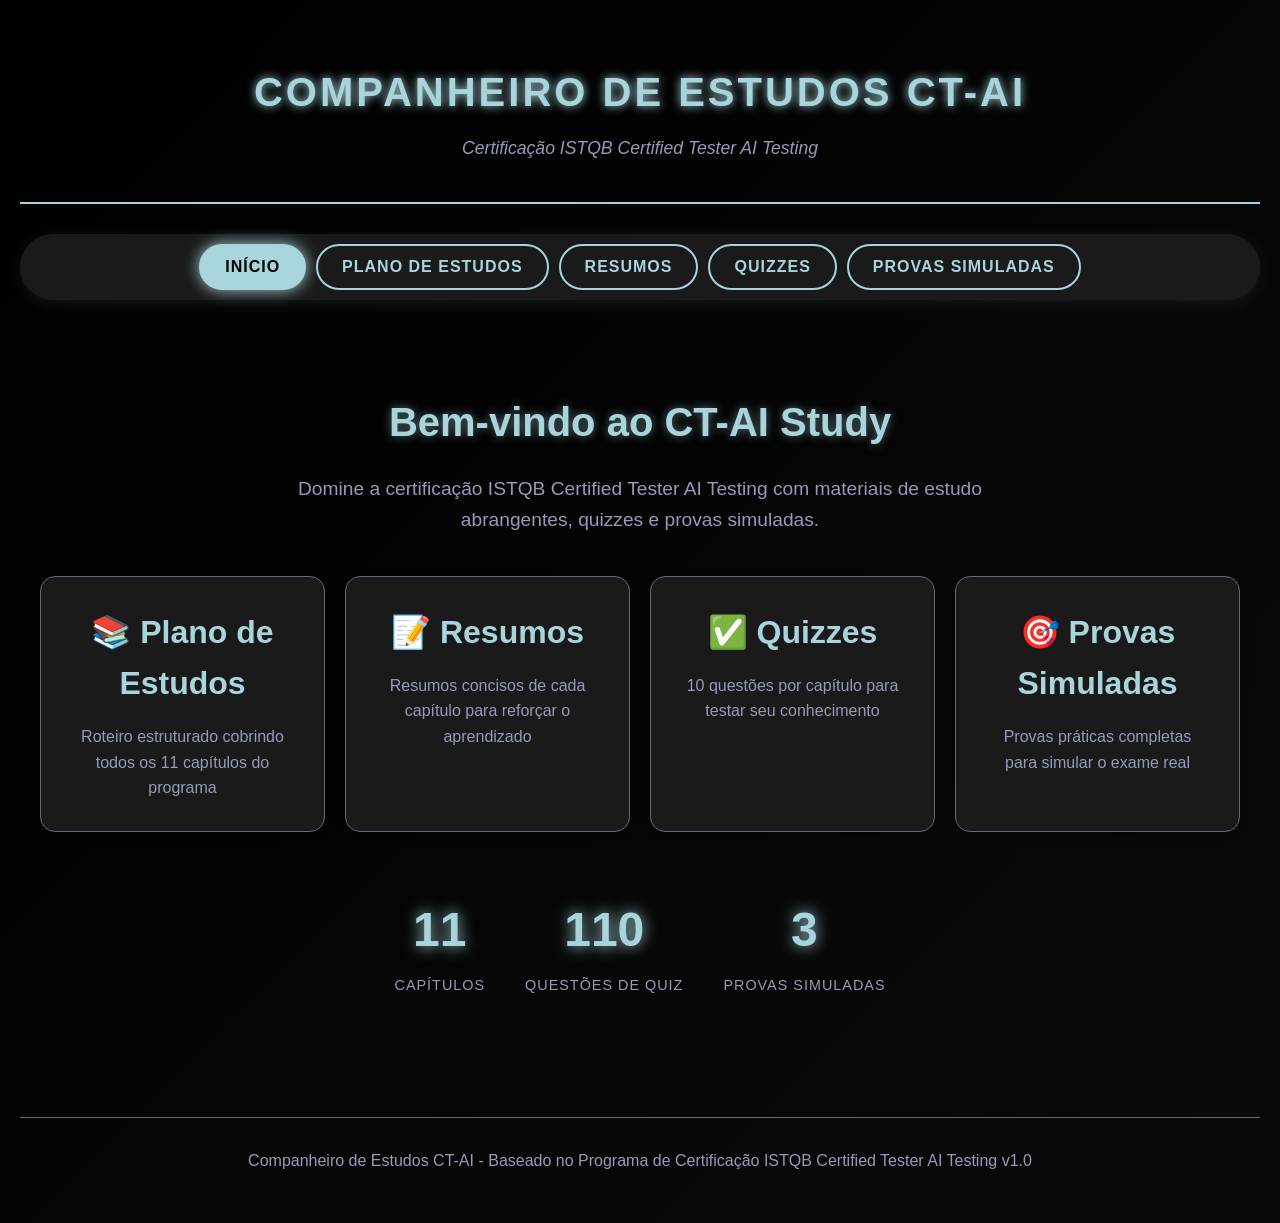
==== index 1.html @ 38fe8524 "Initial commit: CT-AI Study Companion app" ====
<!DOCTYPE html>
    <html lang="pt-BR">
<head>
    <meta charset="UTF-8">
    <meta name="viewport" content="width=device-width, initial-scale=1.0">
    <title>Companheiro de Estudos CT-AI - Certificação ISTQB</title>
    <link rel="stylesheet" href="styles.css">
</head>
<body>
    <div class="app-container">
        <header class="app-header">
            <h1>Companheiro de Estudos CT-AI</h1>
            <p class="subtitle">Certificação ISTQB Certified Tester AI Testing</p>
        </header>

        <nav class="main-nav">
            <button class="nav-btn active" data-section="home">Início</button>
            <button class="nav-btn" data-section="study-plan">Plano de Estudos</button>
            <button class="nav-btn" data-section="summaries">Resumos</button>
            <button class="nav-btn" data-section="quizzes">Quizzes</button>
            <button class="nav-btn" data-section="mock-exams">Provas Simuladas</button>
        </nav>

        <main class="main-content">
            <!-- Home Section -->
            <section id="home" class="section active">
                <div class="hero-section">
                    <h2>Bem-vindo ao CT-AI Study</h2>
                    <p>Domine a certificação ISTQB Certified Tester AI Testing com materiais de estudo abrangentes, quizzes e provas simuladas.</p>
                    
                    <div class="features-grid">
                        <div class="feature-card">
                            <h3>📚 Plano de Estudos</h3>
                            <p>Roteiro estruturado cobrindo todos os 11 capítulos do programa</p>
                        </div>
                        <div class="feature-card">
                            <h3>📝 Resumos</h3>
                            <p>Resumos concisos de cada capítulo para reforçar o aprendizado</p>
                        </div>
                        <div class="feature-card">
                            <h3>✅ Quizzes</h3>
                            <p>10 questões por capítulo para testar seu conhecimento</p>
                        </div>
                        <div class="feature-card">
                            <h3>🎯 Provas Simuladas</h3>
                            <p>Provas práticas completas para simular o exame real</p>
                        </div>
                    </div>

                    <div class="quick-stats">
                        <div class="stat">
                            <span class="stat-number">11</span>
                            <span class="stat-label">Capítulos</span>
                        </div>
                        <div class="stat">
                            <span class="stat-number">110</span>
                            <span class="stat-label">Questões de Quiz</span>
                        </div>
                        <div class="stat">
                            <span class="stat-number">3</span>
                            <span class="stat-label">Provas Simuladas</span>
                        </div>
                    </div>
                </div>
            </section>

            <!-- Study Plan Section -->
            <section id="study-plan" class="section">
                <h2>Plano de Estudos</h2>
                <p class="section-intro">Siga este cronograma recomendado para dominar todos os tópicos da certificação CT-AI. Tempo total de estudo: mínimo de 25,1 horas.</p>
                
                <div class="study-timeline">
                    <div class="timeline-item">
                        <div class="timeline-marker">1</div>
                        <div class="timeline-content">
                            <h3>Capítulo 1: Introdução à IA</h3>
                            <p class="duration">105 minutos</p>
                            <p>Definição de IA, Efeito IA, IA-estreita/geral/super, sistemas convencionais vs sistemas baseados em IA, tecnologias de IA, frameworks de desenvolvimento, hardware, AIaaS, modelos pré-treinados, normas e regulamentos.</p>
                        </div>
                    </div>

                    <div class="timeline-item">
                        <div class="timeline-marker">2</div>
                        <div class="timeline-content">
                            <h3>Capítulo 2: Características de Qualidade para Sistemas Baseados em IA</h3>
                            <p class="duration">105 minutos</p>
                            <p>Flexibilidade, adaptabilidade, autonomia, evolução, viés, ética, efeitos colaterais, hacking de recompensa, transparência, interpretabilidade, explicabilidade, segurança.</p>
                        </div>
                    </div>

                    <div class="timeline-item">
                        <div class="timeline-marker">3</div>
                        <div class="timeline-content">
                            <h3>Capítulo 3: Machine Learning (ML), Visão Geral</h3>
                            <p class="duration">145 minutos</p>
                            <p>Formas de ML (supervisionado, não supervisionado, por reforço), fluxo de trabalho ML, seleção de algoritmos, overfitting e underfitting.</p>
                        </div>
                    </div>

                    <div class="timeline-item">
                        <div class="timeline-marker">4</div>
                        <div class="timeline-content">
                            <h3>Capítulo 4: Machine Learning (ML), Dados</h3>
                            <p class="duration">230 minutos</p>
                            <p>Preparação de dados, conjuntos de dados de treinamento/validação/teste, questões de qualidade de dados, impacto da qualidade dos dados, rotulagem de dados para aprendizado supervisionado.</p>
                        </div>
                    </div>

                    <div class="timeline-item">
                        <div class="timeline-marker">5</div>
                        <div class="timeline-content">
                            <h3>Capítulo 5: Machine Learning (ML), Métricas de Desempenho Funcional</h3>
                            <p class="duration">120 minutos</p>
                            <p>Matriz de confusão, acurácia, precisão, recall, F1-score, métricas adicionais para classificação, regressão e agrupamento, limitações de métricas, conjuntos de referência.</p>
                        </div>
                    </div>

                    <div class="timeline-item">
                        <div class="timeline-marker">6</div>
                        <div class="timeline-content">
                            <h3>Capítulo 6: Redes Neurais e Testes</h3>
                            <p class="duration">65 minutes</p>
<p>Estrutura e função de redes neurais, redes neurais profundas, perceptron, medidas de cobertura para redes neurais.</p>
                        </div>
                    </div>

                    <div class="timeline-item">
                        <div class="timeline-marker">7</div>
                        <div class="timeline-content">
                            <h3>Capítulo 7: Visão Geral de Sistemas Baseados em IA</h3>
                            <p class="duration">115 minutes</p>
                            <p>Especificação de sistemas, níveis de teste, teste de dados de entrada, teste de modelo ML, teste de componentes, teste de integração, testes de sistema, teste de aceite, desvio de conceito.</p>
                        </div>
                    </div>

                    <div class="timeline-item">
                        <div class="timeline-marker">8</div>
                        <div class="timeline-content">
                            <h3>Capítulo 8: Teste de Características Específicas de Qualidade da IA</h3>
                            <p class="duration">150 minutes</p>
                            <p>Teste de sistemas de autoaprendizagem, sistemas autônomos, teste de viés, sistemas probabilísticos, sistemas complexos, transparência/interpretabilidade/explicabilidade, oráculos de teste, objetivos de teste.</p>
                        </div>
                    </div>

                    <div class="timeline-item">
                        <div class="timeline-marker">9</div>
                        <div class="timeline-content">
                            <h3>Capítulo 9: Métodos e Técnicas para Teste de Sistemas Baseados em IA</h3>
                            <p class="duration">245 minutos</p>
                            <p>Ataques contraditórios, envenenamento de dados, teste em pares, teste consecutivo (back-to-back), teste A/B, teste metamórfico, teste baseado em experiência.</p>
                        </div>
                    </div>

                    <div class="timeline-item">
                        <div class="timeline-marker">10</div>
                        <div class="timeline-content">
                            <h3>Capítulo 10: Ambientes de Teste para Sistemas Baseados em IA</h3>
                            <p class="duration">30 minutos</p>
                            <p>Diferenças de ambientes de teste, ambientes de teste virtuais, benefícios de ambientes virtuais.</p>
                        </div>
                    </div>

                    <div class="timeline-item">
                        <div class="timeline-marker">11</div>
                        <div class="timeline-content">
                            <h3>Capítulo 11: Usando IA para Testes</h3>
                            <p class="duration">195 minutes</p>
                            <p>Tecnologias de IA para testes, análise de defeitos, geração de casos de teste, otimização de conjuntos de teste de regressão, previsão de defeitos, teste de interface.</p>
                        </div>
                    </div>
                </div>
            </section>

            <!-- Summaries Section -->
            <section id="summaries" class="section">
                <h2>Resumos</h2>
                <p class="section-intro">Resumos rápidos de cada capítulo para reforçar seu entendimento.</p>
                <div class="summary-enhanced">
                    <h3>Resumo Completo (Guia de uso)</h3>
                    <p>Este resumo completo foi adicionado para garantir que você tenha o contexto essencial que pode não estar nos pontos-chave rápidos. Use-o como checklist ou revisão final antes da prova:</p>
                    <ul>
                        <li><strong>Objetivo de cada capítulo</strong> - entenda o porquê do tema e a relação com os itens de prova ISTQB.</li>
                        <li><strong>Principais termos e definições</strong> - memorize palavras que aparecem frequentemente na prova.</li>
                        <li><strong>Abordagens de teste</strong> - para cada capítulo de teste (3, 7, 8, 9 etc.), descreva a técnica e quando aplicar.</li>
                        <li><strong>Riscos e mitigações</strong> - pontos de vulnerabilidade de IA (viés, troca de conceito, adversarial) e como testar/mitigar.</li>
                        <li><strong>Dicas de estudo</strong> - maior foco em métricas, oráculos, métricas de cobertura e questões nas quais o examinador costuma pedir exemplos.</li>
                    </ul>
                    <p>No final de cada sessão de estudos, anote: o que está claro, o que precisa de revisão e possíveis exemplos práticos que você possa reutilizar no exame.</p>
                </div>
                
                <div class="summaries-list">
                    <details class="summary-item">
                        <summary>Capítulo 1: Introdução à IA</summary>
                        <div class="summary-content">
                            <h3>Conceitos Chave:</h3>
                            <ul>
                                <li><strong>Definição de IA:</strong> A capacidade de um sistema projetado para adquirir, processar e aplicar conhecimentos e habilidades.</li>
                                <li><strong>Efeito IA:</strong> À medida que as capacidades de IA avançam, tarefas anteriormente consideradas IA se tornam convencionais, mudando a definição de IA.</li>
                                <li><strong>Tipos de IA:</strong>
                                    <ul>
                                        <li>IA Estreita: Especializada em tarefas específicas (ex: filtros de spam, sistemas de jogos)</li>
                                        <li>IA Geral: Capacidades cognitivas amplas semelhantes às humanas (ainda não alcançada)</li>
                                        <li>IA Super: Excede capacidades humanas em todos os domínios</li>
                                    </ul>
                                </li>
                                <li><strong>Sistemas Convencionais vs IA:</strong> Sistemas convencionais usam regras programadas; sistemas de IA aprendem padrões a partir de dados.</li>
                                <li><strong>Tecnologias de IA:</strong> Redes neurais, machine learning, modelos Bayesianos, árvores de decisão, lógica difusa, algoritmos de busca, algoritmos genéticos.</li>
                                <li><strong>Frameworks de Desenvolvimento:</strong> TensorFlow, PyTorch, Keras, Scikit-learn, IBM Watson Studio, CNTK.</li>
                                <li><strong>Hardware:</strong> GPUs (paralelismo massivo), TPUs, ASICs, processadores neuromórficos. GPUs superam CPUs para ML devido a milhares de núcleos.</li>
                                <li><strong>AIaaS:</strong> AI como Serviço - Modelos ML acessíveis via web (ex: IBM Watson, Google Cloud AI, Azure Cognitive Services).</li>
                                <li><strong>Modelos Pré-treinados:</strong> Modelos treinados em grandes conjuntos de dados que podem ser refinados ou transferidos para novas tarefas (transfer learning).</li>
                                <li><strong>Riscos:</strong> Falta de transparência, vieses herdados, vulnerabilidades conhecidas, similaridade insuficiente entre caso de uso original e novo.</li>
                                <li><strong>Normas:</strong> Padrões ISO/IEC, GDPR (requisitos de precisão), diretrizes de ética IEEE.</li>
                            </ul>
                        </div>
                    </details>

                    <details class="summary-item">
                        <summary>Capítulo 2: Características de Qualidade para Sistemas Baseados em IA</summary>
                        <div class="summary-content">
                            <h3>Conceitos Chave:</h3>
                            <ul>
                                <li><strong>Flexibilidade:</strong> Capacidade de ser usado em situações fora dos requisitos originais.</li>
                                <li><strong>Adaptabilidade:</strong> Facilidade de modificar para novas situações (hardware, ambientes).</li>
                                <li><strong>Autonomia:</strong> Capacidade de trabalhar independentemente sem supervisão humana por períodos prolongados.</li>
                                <li><strong>Evolução:</strong> Capacidade de melhorar a si mesmo em resposta a restrições externas em mudança. Deve permanecer alinhado com requisitos originais e valores humanos.</li>
                                <li><strong>Viés:</strong>
                                    <ul>
                                        <li>Viés algorítmico: Configuração incorreta do algoritmo</li>
                                        <li>Viés de amostragem: Dados de treinamento não representativos</li>
                                        <li>Viés inadequado: Resultados injustos (gênero, raça, etnia)</li>
                                    </ul>
                                </li>
                                <li><strong>Ética:</strong> Princípios da OCDE - beneficiar pessoas/planeta, respeitar direitos, transparência, robustez, responsabilidade.</li>
                                <li><strong>Efeitos Colaterais:</strong> Consequências negativas de focar apenas em objetivos específicos (ex: viagem eficiente mas desconfortável).</li>
                                <li><strong>Hacking de Recompensa:</strong> Sistema alcança objetivo de formas não intencionais (ex: IA de jogo modificando pontuação diretamente em vez de jogar).</li>
                                <li><strong>Características XAI:</strong>
                                    <ul>
                                        <li>Transparência: Facilidade de determinar algoritmo e dados de treinamento</li>
                                        <li>Interpretabilidade: Clareza para entender tecnologia</li>
                                        <li>Explicabilidade: Facilidade de determinar como sistema alcançou resultado específico</li>
                                    </ul>
                                </li>
                                <li><strong>Desafios de Segurança:</strong> Complexidade, indeterminismo, natureza probabilística, autoaprendizagem, falta de transparência/explicabilidade, falta de robustez.</li>
                            </ul>
                        </div>
                    </details>

                    <details class="summary-item">
                        <summary>Capítulo 3: Machine Learning (ML), Visão Geral</summary>
                        <div class="summary-content">
                            <h3>Conceitos Chave:</h3>
                            <ul>
                                <li><strong>Aprendizado Supervisionado:</strong> Treina com dados rotulados. Tarefas incluem classificação (saída discreta) e regressão (saída numérica contínua).</li>
                                <li><strong>Aprendizado Não Supervisionado:</strong> Treina com dados não rotulados. Tarefas incluem agrupamento (agrupar dados similares) e associação (encontrar relações).</li>
                                <li><strong>Aprendizado por Reforço:</strong> Agente aprende através de interação com o ambiente via recompensas e penalidades. Dados de treinamento não usados.</li>
                                <li><strong>Fluxo de Trabalho ML:</strong>
                                    <ol>
                                        <li>Entender objetivos e definir critérios de aceite</li>
                                        <li>Selecionar framework</li>
                                        <li>Selecionar e construir algoritmo</li>
                                        <li>Preparar e testar dados (aquisição, pré-processamento, engenharia de recursos)</li>
                                        <li>Treinar modelo</li>
                                        <li>Avaliar modelo</li>
                                        <li>Ajustar modelo (ajuste de hiper parâmetros)</li>
                                        <li>Testar modelo com dados de teste independentes</li>
                                        <li>Implantar modelo</li>
                                        <li>Monitorar e ajustar para desvio de conceito</li>
                                    </ol>
                                </li>
                                <li><strong>Fatores de Seleção do Algoritmo:</strong> Funcionalidade necessária, características de qualidade (precisão, velocidade, memória, transparência), tipos/quantidade de dados, número de recursos, número de classes, experiência, tentativa e erro.</li>
                                <li><strong>Overfitting:</strong> Modelo ajusta dados de treinamento muito de perto, não pode generalizar para novos dados. Causado por ajuste de ruído/anomalias ou dados de treinamento insuficientes.</li>
                                <li><strong>Underfitting:</strong> Modelo muito simples para ajustar padrões de dados de treinamento. Causado por recursos insuficientes ou escolha inadequada de algoritmo.</li>
                            </ul>
                        </div>
                    </details>

                    <details class="summary-item">
                        <summary>Capítulo 4: Machine Learning (ML), Dados</summary>
                        <div class="summary-content">
                            <h3>Conceitos Chave:</h3>
                            <ul>
                                <li><strong>Atividades de Preparação de Dados:</strong>
                                    <ul>
                                        <li>Aquisição: Identificar, coletar, rotular fontes</li>
                                        <li>Pré-processamento: Limpar, transformar, aumentar, amostrar</li>
                                        <li>Engenharia de Recursos: Seleção (remover ruído), Extração (derivar novos recursos)</li>
                                    </ul>
                                </li>
                                <li><strong>Desafios:</strong> Necessidade de conhecimento de domínio/dados, dificuldade em obter dados de alta qualidade, automatizar pipeline, custos, introdução de defeitos, viés de amostragem.</li>
                                <li><strong>Três Conjuntos de Dados:</strong>
                                    <ul>
                                        <li>Treinamento: Treinar o modelo</li>
                                        <li>Validação: Avaliar e ajustar o modelo</li>
                                        <li>Teste: Testar o modelo ajustado (independente, mantido separado)</li>
                                    </ul>
                                </li>
                                <li><strong>Divisões Típicas:</strong> 60:20:20 a 80:10:10 (treinamento:validação:teste)</li>
                                <li><strong>Questões de Qualidade de Dados:</strong> Dados errados, incompletos, rotulados incorretamente, insuficientes, não processados, obsoletos, desbalanceados, viesados, injustos, duplicados, irrelevantes, questões de privacidade, questões de segurança.</li>
                                <li><strong>Abordagens à Rotulagem:</strong> Interna, terceirizada, por multidão, assistida por IA, híbrida.</li>
                                <li><strong>Causas de Dados Rotulados Incorretamente:</strong> Erros aleatórios, erros sistêmicos, erros maliciosos, erros de tradução, julgamentos subjetivos, falta de conhecimento de domínio, tarefas complexas, defeitos de ferramentas, rotulagem probabilística por ML.</li>
                            </ul>
                        </div>
                    </details>

                    <details class="summary-item">
                        <summary>Capítulo 5: Machine Learning (ML), Métricas de Desempenho Funcional</summary>
                        <div class="summary-content">
                            <h3>Conceitos Chave:</h3>
                            <ul>
                                <li><strong>Métricas da Matriz de Confusão:</strong>
                                    <ul>
                                        <li>Acurácia = (VP + VN) / (VP + VN + FP + FN)</li>
                                        <li>Precisão = VP / (VP + FP)</li>
                                        <li>Recall (Sensibilidade) = VP / (VP + FN)</li>
                                        <li>F1-score = 2 × (Precisão × Recall) / (Precisão + Recall)</li>
                                    </ul>
                                </li>
                                <li><strong>Métricas de Classificação:</strong> Curva ROC, AUC (área sob a curva)</li>
                                <li><strong>Métricas de Regressão:</strong> MSE (Erro Quadrático Médio), R-quadrado (coeficiente de determinação)</li>
                                <li><strong>Métricas de Agrupamento:</strong> Métricas intra-agrupamento (similaridade dentro dos agrupamentos), métricas inter-agrupamentos (similaridade entre agrupamentos), coeficiente de silhueta (-1 a +1)</li>
                                <li><strong>Limitações:</strong> Só medem funcionalidade, dependem da qualidade de dados rotulados, dependem da representatividade de dados de teste, aplicam apenas ao modelo ML não ao sistema completo, requerem ferramentas.</li>
                                <li><strong>Diretrizes de Seleção de Métricas:</strong>
                                    <ul>
                                        <li>Acurácia: Conjuntos de dados simétricos</li>
                                        <li>Precisão: Custo alto de falsos positivos</li>
                                        <li>Recall: Crítico não perder positivos (ex: detecção de câncer)</li>
                                        <li>F1-score: Classes desbalanceadas, precisão e recall igualmente importantes</li>
                                    </ul>
                                </li>
                                <li><strong>Benchmarks:</strong> MLCommons, DAWNBench, MLMark - comparar desempenho de hardware, frameworks e plataformas em nuvem.</li>
                            </ul>
                        </div>
                    </details>

                    <details class="summary-item">
                        <summary>Capítulo 6: Redes Neurais e Testes</summary>
                        <div class="summary-content">
                            <h3>Conceitos Chave:</h3>
                            <ul>
                                <li><strong>Estrutura de Rede Neural:</strong>
                                    <ul>
                                        <li>Camada de entrada: Recebe entradas</li>
                                        <li>Camadas ocultas: Realizam cálculos (redes neurais profundas têm múltiplas camadas ocultas)</li>
                                        <li>Camada de saída: Fornece resultados</li>
                                    </ul>
                                </li>
                                <li><strong>Cálculo do Neurônio:</strong> Valor de ativação = função(pesos × ativações da camada anterior + viés). Cada conexão tem um peso que ajusta durante o treinamento.</li>
                                <li><strong>Perceptron:</strong> Rede de camada única e neurônio único - a rede neural mais simples.</li>
                                <li><strong>Processo de Treinamento:</strong>
                                    <ol>
                                        <li>Passar dados pela rede</li>
                                        <li>Comparar saída com resultado esperado</li>
                                        <li>Alimentar erro de volta pela rede</li>
                                        <li>Ajustar pesos para minimizar erro</li>
                                        <li>Repetir para múltiplas épocas (iterações completas do conjunto de dados)</li>
                                    </ol>
                                </li>
                                <li><strong>Medidas de Cobertura (em vez de cobertura de código tradicional):</strong>
                                    <ul>
                                        <li>Cobertura de neurônios: Cada ativação de neurônio > 0</li>
                                        <li>Cobertura de limite: Cada ativação de neurônio > limite (ex: 0,75)</li>
                                        <li>Cobertura de mudança de sinal: Cada neurônio alcança tanto ativações positivas quanto negativas</li>
                                        <li>Cobertura de mudança de valor: Cada neurônio alcança duas ativações com diferença > limite</li>
                                        <li>Cobertura de sinal: Pares de neurônios adjacentes onde mudar o sinal do primeiro muda o sinal do segundo</li>
                                    </ul>
                                </li>
                            </ul>
                        </div>
                    </details>

                    <details class="summary-item">
                        <summary>Capítulo 7: Visão Geral de Sistemas Baseados em IA</summary>
                        <div class="summary-content">
                            <h3>Conceitos Chave:</h3>
                            <ul>
                                <li><strong>Desafios de Especificação:</strong> Desenvolvimento exploratório, precisão desconhecida, natureza probabilística, replicação de comportamento humano, requisitos de flexibilidade, características evolutivas (adaptabilidade, autonomia).</li>
                                <li><strong>Níveis de Teste:</strong>
                                    <ul>
                                        <li>Teste de Dados de Entrada: Garantir qualidade de dados de treinamento e previsão (revisões, técnicas estatísticas, EDA, teste de pipeline)</li>
                                        <li>Teste de Modelo ML: Verificar métricas de desempenho (métricas funcionais ML e critérios não funcionais como velocidade, recursos)</li>
                                        <li>Teste de Componentes: Componentes não-ML (UI, comunicação)</li>
                                        <li>Teste de Integração: Interações entre componentes de IA e não-IA</li>
                                        <li>Testes de Sistema: Sistema completo em ambiente de teste representativo (funcional e não funcional)</li>
                                        <li>Teste de Aceite: Determinar se sistema é aceitável para cliente</li>
                                    </ul>
                                </li>
                                <li><strong>Desafios de Teste de Dados:</strong> Big data (volume, velocidade, variedade), dados evolutivos, dados privados/confidenciais, usar mesma implementação que desenvolvedores mascara defeitos de pipeline.</li>
                                <li><strong>Viés de Automação:</strong>
                                    <ul>
                                        <li>Tipo 1: Aceitar recomendações do sistema sem considerar outras fontes</li>
                                        <li>Tipo 2: Perder falhas do sistema devido ao monitoramento reduzido</li>
                                    </ul>
                                </li>
                                <li><strong>Documentação de Componente de IA:</strong> Geral, design, uso, conjunto de dados, teste, treinamento/desempenho - crítica para transparência e testabilidade.</li>
                                <li><strong>Desvio de Conceito:</strong> Ambiente operacional muda enquanto modelo não, causando degradação de desempenho. Deve testar regularmente e retreinar ou refinar.</li>
                            </ul>
                        </div>
                    </details>

                    <details class="summary-item">
                        <summary>Capítulo 8: Teste de Características Específicas de Qualidade da IA</summary>
                        <div class="summary-content">
                            <h3>Conceitos Chave:</h3>
                            <ul>
                                <li><strong>Desafios de Teste de Autoaprendizagem:</strong> Mudanças inesperadas, critérios de aceite complexos, tempo de teste insuficiente, requisitos de recursos, ambientes operacionais indefinidos, ambientes de teste complexos, modificações comportamentais não intencionais.</li>
                                <li><strong>Teste de Sistemas Autônomos:</strong> Testar se sistema solicita intervenção humana quando: perdendo controle, após timeout, ou solicita desnecessariamente quando ainda autônomo.</li>
                                <li><strong>Teste de Viés:</strong>
                                    <ul>
                                        <li>Analisar modelo durante treinamento (viés algorítmico)</li>
                                        <li>Revisar fontes de dados de treinamento (viés de amostragem)</li>
                                        <li>Revisar pré-processamento para introdução de viés de amostragem</li>
                                        <li>Medir mudanças de saída entre grupos de entrada (método LIME)</li>
                                        <li>Obter dados de atributos correlacionados adicionais</li>
                                    </ul>
                                </li>
                                <li><strong>Desafios Probabilísticos/Não Determinísticos:</strong> Múltiplos resultados válidos, dificuldade em definir resultados esperados, necessidade de conhecimento mais profundo, múltiplas execuções para validade estatística.</li>
                                <li><strong>Desafios de Sistema Complexo:</strong> Problema do oráculo (testadores não podem determinar resultados esperados), estrutura interna complexa, exacerbado por componentes probabilísticos e interações.</li>
                                <li><strong>Teste de Transparência:</strong> Comparar algoritmo/dados documentados com implementação real.</li>
                                <li><strong>Método LIME:</strong> Injeta anomalias de entrada/saída para mostrar relação entre entradas e saídas.</li>
                                <li><strong>Problema do Oráculo de Teste:</strong> Dificuldade em estabelecer resultados esperados. Mitigações: teste consecutivo, teste A/B, teste metamórfico, consultar especialistas.</li>
                                <li><strong>Critérios de Aceite por Característica de Qualidade:</strong>
                                    <ul>
                                        <li>Adaptabilidade: Verificar funcionalidade após adaptação, tempo/recursos para adaptar</li>
                                        <li>Flexibilidade: Testar em contextos fora da especificação, tempo/recursos para mudar</li>
                                        <li>Evolução: Verificar aprendizado, lidar com desvio de conceito</li>
                                        <li>Autonomia: Resposta quando forçado fora do contexto, solicitando intervenção</li>
                                        <li>Transparência/Interpretabilidade/Explicabilidade: Revisar documentação, pesquisar usuários</li>
                                        <li>Sem Viés: Testar com dados independentes não viesados, comparar com dados externos</li>
                                        <li>Ética: Verificar contra listas de verificação (ex: lista ALTIA da UE)</li>
                                        <li>Efeitos Colaterais: Identificar e testar efeitos prejudiciais</li>
                                        <li>Hacking de Recompensa: Testar com diferentes medidas de sucesso</li>
                                        <li>Segurança: Testar em ambientes virtuais, tentar forçar danos</li>
                                    </ul>
                                </li>
                            </ul>
                        </div>
                    </details>

                    <details class="summary-item">
                        <summary>Capítulo 9: Métodos e Técnicas para Teste de Sistemas Baseados em IA</summary>
                        <div class="summary-content">
                            <h3>Conceitos Chave:</h3>
                            <ul>
                                <li><strong>Ataques Contraditórios:</strong> Atacante modifica sutilmente entradas válidas para causar previsões incorretas (ex: alterar pixels invisíveis ao olho humano).</li>
                                <li><strong>Teste Contraditório:</strong> Realizar ataques para identificar vulnerabilidades, adicionar exemplos contraditórios aos dados de treinamento.</li>
                                <li><strong>Transferibilidade:</strong> Exemplos contraditórios frequentemente funcionam em modelos diferentes treinados para mesma tarefa, mesmo com arquiteturas diferentes.</li>
                                <li><strong>Ataques Caixa-branca vs Caixa-preta:</strong>
                                    <ul>
                                        <li>Caixa-branca: Atacante conhece algoritmo, parâmetros, configuração</li>
                                        <li>Caixa-preta: Atacante explora modelo, cria duplicata, usa caixa-branca no duplicata</li>
                                    </ul>
                                </li>
                                <li><strong>Envenenamento de Dados:</strong> Manipular dados de treinamento para causar previsões incorretas (backdoors ou classificação incorreta).</li>
                                <li><strong>Detecção de Envenenamento:</strong> EDA (anomalias), revisar políticas de aquisição de dados, teste A/B, teste de regressão com conjunto de dados confiável.</li>
                                <li><strong>Teste em Pares:</strong> Técnica combinatória onde cada par de valores é testado pelo menos uma vez. Reduz casos de teste significativamente mantendo eficácia. Bom para sistemas com muitos parâmetros.</li>
                                <li><strong>Teste Consecutivo (Teste Diferencial):</strong> Usar versão alternativa de sistema como pseudo-oráculo, comparar resultados. Deve evitar software comum entre SUT e pseudo-oráculo.</li>
                                <li><strong>Teste A/B:</strong> Comparar duas variações (A e B) com mesmas entradas para determinar qual desempenha melhor. Método estatístico exigindo múltiplas execuções. Usado para atualizações e sistemas de autoaprendizagem.</li>
                                <li><strong>Teste Metamórfico (MT):</strong> Gerar casos de teste de acompanhamento de caso de teste origem baseado em relação metamórfica (propriedade de função). Resultados esperados são relativos à origem, não absolutos. Útil quando existe problema do oráculo. 3-6 MRs podem revelar 90%+ dos defeitos.</li>
                                <li><strong>Teste Baseado em Experiência:</strong>
                                    <ul>
                                        <li>Suposição de erro: Baseado em conhecimento de erros típicos</li>
                                        <li>Teste exploratório: Modelar, gerar, executar testes iterativamente baseado em resultados anteriores</li>
                                        <li>Listas de verificação: 28 afirmações de teste ML do Google (dados, desenvolvimento de modelo, infraestrutura, monitoramento)</li>
                                    </ul>
                                </li>
                                <li><strong>Seleção de Técnica de Teste:</strong>
                                    <ul>
                                        <li>Problema do oráculo: Consecutivo, A/B, metamórfico</li>
                                        <li>Segurança: Contraditório, envenenamento de dados</li>
                                        <li>Múltiplos parâmetros: Teste em pares</li>
                                        <li>Análise de dados/operacional: Baseado em experiência, EDA</li>
                                        <li>Crítico para missão NN: Métricas de cobertura</li>
                                    </ul>
                                </li>
                            </ul>
                        </div>
                    </details>

                    <details class="summary-item">
                        <summary>Capítulo 10: Ambientes de Teste para Sistemas Baseados em IA</summary>
                        <div class="summary-content">
                            <h3>Conceitos Chave:</h3>
                            <ul>
                                <li><strong>Diferenças de Ambiente de Teste para Sistemas de IA:</strong>
                                    <ul>
                                        <li>Autoaprendizagem: Deve imitar mudanças ambientais indefinidas, requer aleatoriedade</li>
                                        <li>Autônomo: Deve criar condições para ceder/retornar autonomia, potencialmente perigoso</li>
                                        <li>Multiagente: Deve incorporar não determinismo</li>
                                        <li>Explicabilidade: Pode precisar de ferramentas para explicar decisões</li>
                                        <li>Hardware: Pode precisar de processadores específicos de IA (TPUs, ASICs)</li>
                                        <li>Big data: Planejamento cuidadoso para volume, velocidade, variedade</li>
                                    </ul>
                                </li>
                                <li><strong>Benefícios de Ambientes de Teste Virtuais:</strong>
                                    <ul>
                                        <li>Cenários perigosos: Testar sem risco para SUT, ambiente ou pessoas</li>
                                        <li>Cenários incomuns: Testar eventos raros sem esperar (ex: eclipse, quatro ônibus no cruzamento)</li>
                                        <li>Cenários extremos: Testar cenários caros ou impossíveis (desastre nuclear, espaço)</li>
                                        <li>Intensivos em tempo: Acelelerar escalas de tempo, rodar em paralelo</li>
                                        <li>Observação e controle: Maior controle sobre ambiente, monitoramento contínuo</li>
                                        <li>Disponibilidade: Testar com hardware indisponível (simular)</li>
                                    </ul>
                                </li>
                                <li><strong>Exemplos de Ambientes Virtuais:</strong>
                                    <ul>
                                        <li>Morse: Simulação de robôs (baseado em Blender)</li>
                                        <li>Habitat AI: Ambientes 3D foto-realistas (Facebook)</li>
                                        <li>DRIVE Constellation: Plataforma de teste de veículos autônomos (NVIDIA)</li>
                                        <li>MATLAB/Simulink: Desenvolvimento e simulação ML com dados sintéticos</li>
                                    </ul>
                                </li>
                            </ul>
                        </div>
                    </details>

                    <details class="summary-item">
                        <summary>Capítulo 11: Usando IA para Testes</summary>
                        <div class="summary-content">
                            <h3>Conceitos Chave:</h3>
                            <ul>
                                <li><strong>Categorias de Tecnologias de IA para Testes:</strong>
                                    <ul>
                                        <li>Lógica difusa e métodos probabilísticos: Lidar com problemas probabilísticos (ex: técnicas Bayesianas para previsão de falhas)</li>
                                        <li>Classificação, aprendizado, previsão: Gerenciamento de defeitos, previsão de defeitos, teste de interface</li>
                                        <li>Busca e otimização: Geração de casos de teste, otimização de cobertura, otimização de teste de regressão</li>
                                    </ul>
                                </li>
                                <li><strong>IA para Análise de Defeitos:</strong>
                                    <ul>
                                        <li>Categorização: PNL para extrair tópicos, algoritmos de agrupamento para agrupar defeitos, identificar duplicatas</li>
                                        <li>Criticidade: Modelos ML treinados nas características de defeitos críticos</li>
                                        <li>Atribuição: ML sugere desenvolvedores apropriados baseados no conteúdo do defeito e histórico</li>
                                    </ul>
                                </li>
                                <li><strong>IA para Geração de Testes:</strong> Baseado em código fonte, interface do usuário ou modelo de teste legível por máquina. Problema do oráculo - precisa de modelo de teste ou pseudo-oráculo. Ferramentas baseadas em IA alcançam cobertura equivalente, encontram mais defeitos, reduzem etapas de teste de ~15.000 para ~100.</li>
                                <li><strong>IA para Otimização de Teste de Regressão:</strong> Analisa resultados anteriores, defeitos e mudanças recentes para otimizar seleção, priorização e aumento. Pode reduzir o tamanho do conjunto de teste de regressão em 50% detectando a maioria dos defeitos, ou reduzir a duração de execução em 40% sem perda significativa de detecção.</li>
                                <li><strong>IA para Previsão de Defeitos:</strong> Prever presença, quantidade ou localização de defeitos. Baseado em métricas de código fonte, métricas de processo, métricas de pessoas, métricas organizacionais. Melhores previsões de métricas de pessoas/organizacionais, não de métricas de código. Mais eficaz com experiência passada similar.</li>
                                <li><strong>IA para Teste de Interface:</strong>
                                    <ul>
                                        <li>Teste através de GUI: IA reduz fragilidade da identificação de objetos usando múltiplos critérios (XPath, label, id, classe, coordenadas), pondera critérios historicamente estáveis mais altos</li>
                                        <li>Teste visual: Reconhecimento de imagem para interagir diretamente com objetos, independente do código subjacente. Pode comparar capturas de tela para teste de regressão, detectar mudanças de layout/tamanho/posição/cor/fonte</li>
                                    </ul>
                                </li>
                            </ul>
                        </div>
                    </details>
                </div>
            </section>

            <!-- Quizzes Section -->
            <section id="quizzes" class="section">
                <h2>Quizzes</h2>
                <p class="section-intro">Teste seu conhecimento com 10 questões por capítulo.</p>
                
                <div class="quiz-selection">
                    <h3>Selecione um Capítulo:</h3>
                        <div class="chapter-grid">
                            <button class="chapter-btn" data-chapter="1">Capítulo 1: Introdução à IA</button>
                            <button class="chapter-btn" data-chapter="2">Capítulo 2: Características de Qualidade</button>
                            <button class="chapter-btn" data-chapter="3">Capítulo 3: Visão Geral de ML</button>
                            <button class="chapter-btn" data-chapter="4">Capítulo 4: Dados de ML</button>
                            <button class="chapter-btn" data-chapter="5">Capítulo 5: Métricas de Desempenho de ML</button>
                            <button class="chapter-btn" data-chapter="6">Capítulo 6: Redes Neurais</button>
                            <button class="chapter-btn" data-chapter="7">Capítulo 7: Visão Geral de Sistemas de IA</button>
                            <button class="chapter-btn" data-chapter="8">Capítulo 8: Teste de Características de Qualidade da IA</button>
                            <button class="chapter-btn" data-chapter="9">Capítulo 9: Métodos de Teste</button>
                            <button class="chapter-btn" data-chapter="10">Capítulo 10: Ambientes de Teste</button>
                            <button class="chapter-btn" data-chapter="11">Capítulo 11: Usando IA para Testes</button>
                        </div>
                </div>

                <div id="quiz-container" class="quiz-container hidden">
                    <div class="quiz-header">
                        <h3 id="quiz-title"></h3>
                        <div class="quiz-progress">
                        <span id="quiz-progress-text">Questão 1 de 10</span>
                            <div class="progress-bar">
                                <div id="quiz-progress-bar" class="progress-fill"></div>
                            </div>
                        </div>
                    </div>
                    <div id="quiz-question" class="quiz-question"></div>
                    <div id="quiz-options" class="quiz-options"></div>
                    <div id="quiz-feedback" class="quiz-feedback hidden"></div>
                    <div class="quiz-navigation">
                        <button id="quiz-submit" class="quiz-btn submit-btn">Enviar Resposta</button>
                        <button id="quiz-next" class="quiz-btn next-btn hidden">Próxima Questão</button>
                        <button id="quiz-restart" class="quiz-btn restart-btn hidden">Reiniciar Quiz</button>
                    </div>
                </div>
            </section>

            <!-- Mock Exams Section -->
            <section id="mock-exams" class="section">
                <h2>Provas Simuladas</h2>
                <p class="section-intro">Provas práticas completas para simular a experiência do exame de certificação real.</p>
                
                <div class="mock-exam-selection">
                    <div class="mock-exam-card" data-exam="1">
                        <h3>Prova Simulada 1</h3>
                        <p>40 questões cobrindo todos os capítulos</p>
                        <p class="exam-meta">Limite de tempo: 60 minutos</p>
                        <button class="start-exam-btn">Iniciar Prova</button>
                    </div>
                    <div class="mock-exam-card" data-exam="2">
                        <h3>Prova Simulada 2</h3>
                        <p>40 questões cobrindo todos os capítulos</p>
                        <p class="exam-meta">Limite de tempo: 60 minutos</p>
                        <button class="start-exam-btn">Iniciar Prova</button>
                    </div>
                    <div class="mock-exam-card" data-exam="3">
                        <h3>Prova Simulada 3</h3>
                        <p>40 questões cobrindo todos os capítulos</p>
                        <p class="exam-meta">Limite de tempo: 60 minutos</p>
                        <button class="start-exam-btn">Iniciar Prova</button>
                    </div>
                </div>

                <div id="mock-exam-container" class="quiz-container hidden">
                    <div class="mock-exam-header">
                        <h3 id="mock-exam-title"></h3>
                        <div class="mock-exam-timer">
                            <span id="timer-display">60:00</span>
                        </div>
                        <div class="quiz-progress">
                        <span id="mock-progress-text">Questão 1 de 40</span>
                            <div class="progress-bar">
                                <div id="mock-progress-bar" class="progress-fill"></div>
                            </div>
                        </div>
                    </div>
                    <div id="mock-exam-question" class="quiz-question"></div>
                    <div id="mock-exam-options" class="quiz-options"></div>
                    <div class="mock-exam-navigation">
                        <button id="mock-exam-submit" class="quiz-btn submit-btn">Enviar Resposta</button>
                        <button id="mock-exam-next" class="quiz-btn next-btn hidden">Próxima Questão</button>
                        <button id="mock-exam-finish" class="quiz-btn finish-btn hidden">Finalizar Prova</button>
                    </div>
                </div>

                <div id="mock-exam-results" class="quiz-results hidden">
                    <h3>Resultados da Prova</h3>
                    <div class="score-display">
                        <span id="exam-score" class="score-number"></span>
                        <span id="exam-percentage" class="score-percentage"></span>
                    </div>
                    <div id="exam-feedback" class="exam-feedback"></div>
                    <button id="mock-exam-restart" class="quiz-btn restart-btn">Fazer Outra Prova</button>
                </div>
            </section>
        </main>

        <footer class="app-footer">
            <p>Companheiro de Estudos CT-AI - Baseado no Programa de Certificação ISTQB Certified Tester AI Testing v1.0</p>
        </footer>
    </div>

    <script src="quizzes.js"></script>
    <script src="app.js"></script>
</body>
</html>
---- styles.css ----
/* CSS Reset and Base Styles */
* {
    margin: 0;
    padding: 0;
    box-sizing: border-box;
}

:root {
    /* Futuristic Color Palette */
    --color-light-cyan: #A8D4DC;
    --color-lavender: #959BB9;
    --color-berry: #73617B;
    --color-dark-brown: #46292B;
    --color-black: #000000;
    --color-white: #FFFFFF;
    
    /* Additional UI Colors */
    --color-bg-primary: #000000;
    --color-bg-secondary: #0A0A0A;
    --color-bg-tertiary: #1A1A1A;
    --color-text-primary: #A8D4DC;
    --color-text-secondary: #959BB9;
    --color-accent: #A8D4DC;
    --color-success: #73617B;
    --color-error: #46292B;
    --color-border: #73617B;
    
    /* Quiz Feedback Colors */
    --quiz-correct: #28a745;
    --quiz-correct-bg: rgba(40, 167, 69, 0.15);
    --quiz-incorrect: #dc3545;
    --quiz-incorrect-bg: rgba(220, 53, 69, 0.15);
}

body {
    font-family: 'Segoe UI', Tahoma, Geneva, Verdana, sans-serif;
    background: linear-gradient(135deg, var(--color-bg-primary) 0%, var(--color-bg-secondary) 100%);
    color: var(--color-text-primary);
    line-height: 1.6;
    min-height: 100vh;
}

/* App Container */
.app-container {
    max-width: 1400px;
    margin: 0 auto;
    padding: 20px;
}

/* Header */
.app-header {
    text-align: center;
    padding: 40px 20px;
    border-bottom: 2px solid var(--color-accent);
    margin-bottom: 30px;
    animation: fadeInDown 0.6s ease-out;
}

.app-header h1 {
    font-size: 2.5rem;
    color: var(--color-text-primary);
    text-transform: uppercase;
    letter-spacing: 3px;
    text-shadow: 0 0 10px var(--color-accent);
    margin-bottom: 10px;
}

.app-header .subtitle {
    color: var(--color-text-secondary);
    font-size: 1.1rem;
    font-style: italic;
}

/* Navigation */
.main-nav {
    display: flex;
    justify-content: center;
    gap: 10px;
    flex-wrap: wrap;
    margin-bottom: 30px;
    padding: 10px;
    background: var(--color-bg-tertiary);
    border-radius: 50px;
    box-shadow: 0 4px 15px rgba(168, 212, 220, 0.1);
}

.nav-btn {
    padding: 12px 24px;
    background: transparent;
    border: 2px solid var(--color-accent);
    color: var(--color-text-primary);
    font-size: 1rem;
    font-weight: 600;
    cursor: pointer;
    border-radius: 25px;
    transition: all 0.3s ease;
    text-transform: uppercase;
    letter-spacing: 1px;
}

.nav-btn:hover {
    background: var(--color-accent);
    color: var(--color-bg-primary);
    box-shadow: 0 0 20px var(--color-accent);
    transform: translateY(-2px);
}

.nav-btn.active {
    background: var(--color-accent);
    color: var(--color-bg-primary);
    box-shadow: 0 0 15px var(--color-accent);
}

/* Main Content */
.main-content {
    min-height: 600px;
}

.section {
    display: none;
    animation: fadeIn 0.5s ease-out;
}

.section.active {
    display: block;
}

/* Hero Section */
.hero-section {
    text-align: center;
    padding: 60px 20px;
}

.hero-section h2 {
    font-size: 2.5rem;
    color: var(--color-text-primary);
    margin-bottom: 20px;
    text-shadow: 0 0 10px rgba(168, 212, 220, 0.5);
}

.hero-section > p {
    font-size: 1.2rem;
    color: var(--color-text-secondary);
    margin-bottom: 40px;
    max-width: 800px;
    margin-left: auto;
    margin-right: auto;
}

/* Features Grid */
.features-grid {
    display: grid;
    grid-template-columns: repeat(auto-fit, minmax(250px, 1fr));
    gap: 20px;
    margin: 40px 0;
}

.feature-card {
    background: var(--color-bg-tertiary);
    border: 1px solid var(--color-border);
    border-radius: 15px;
    padding: 30px;
    text-align: center;
    transition: all 0.3s ease;
    box-shadow: 0 4px 10px rgba(0, 0, 0, 0.3);
}

.feature-card:hover {
    transform: translateY(-5px);
    box-shadow: 0 8px 25px rgba(168, 212, 220, 0.2);
    border-color: var(--color-accent);
}

.feature-card h3 {
    font-size: 2rem;
    margin-bottom: 15px;
}

.feature-card p {
    color: var(--color-text-secondary);
}

/* Quick Stats */
.quick-stats {
    display: flex;
    justify-content: center;
    gap: 40px;
    margin-top: 60px;
    flex-wrap: wrap;
}

.stat {
    text-align: center;
}

.stat-number {
    display: block;
    font-size: 3rem;
    font-weight: bold;
    color: var(--color-accent);
    text-shadow: 0 0 15px var(--color-accent);
}

.stat-label {
    display: block;
    color: var(--color-text-secondary);
    font-size: 0.9rem;
    text-transform: uppercase;
    letter-spacing: 1px;
    margin-top: 5px;
}

/* Section Intro */
.section-intro {
    text-align: center;
    color: var(--color-text-secondary);
    margin-bottom: 30px;
    font-style: italic;
}

/* Study Timeline */
.study-timeline {
    max-width: 900px;
    margin: 0 auto;
    padding: 20px;
}

.timeline-item {
    display: flex;
    margin-bottom: 30px;
    position: relative;
}

.timeline-marker {
    width: 60px;
    height: 60px;
    border-radius: 50%;
    background: var(--color-accent);
    color: var(--color-bg-primary);
    display: flex;
    align-items: center;
    justify-content: center;
    font-size: 1.5rem;
    font-weight: bold;
    flex-shrink: 0;
    margin-right: 20px;
    box-shadow: 0 0 20px var(--color-accent);
}

.timeline-content {
    background: var(--color-bg-tertiary);
    border: 1px solid var(--color-border);
    border-radius: 15px;
    padding: 20px;
    flex: 1;
    transition: all 0.3s ease;
}

.timeline-content:hover {
    border-color: var(--color-accent);
    box-shadow: 0 4px 15px rgba(168, 212, 220, 0.15);
}

.timeline-content h3 {
    color: var(--color-text-primary);
    margin-bottom: 10px;
}

.timeline-content .duration {
    color: var(--color-accent);
    font-weight: bold;
    margin-bottom: 10px;
    display: inline-block;
    padding: 5px 10px;
    background: rgba(168, 212, 220, 0.1);
    border-radius: 20px;
    font-size: 0.9rem;
}

.timeline-content > p {
    color: var(--color-text-secondary);
    margin-top: 10px;
}

/* Summaries */
.summaries-list {
    max-width: 1000px;
    margin: 0 auto;
}

.summary-item {
    margin-bottom: 15px;
    background: var(--color-bg-tertiary);
    border: 1px solid var(--color-border);
    border-radius: 10px;
    overflow: hidden;
    transition: all 0.3s ease;
}

.summary-item:hover {
    border-color: var(--color-accent);
    box-shadow: 0 4px 15px rgba(168, 212, 220, 0.15);
}

.summary-item summary {
    padding: 20px;
    cursor: pointer;
    color: var(--color-text-primary);
    font-weight: 600;
    font-size: 1.1rem;
    user-select: none;
    transition: all 0.3s ease;
}

.summary-item summary:hover {
    color: var(--color-accent);
    padding-left: 25px;
}

.summary-item summary::before {
    content: '▶ ';
    display: inline-block;
    transition: transform 0.3s ease;
}

.summary-item[open] summary::before {
    transform: rotate(90deg);
}

.summary-content {
    padding: 20px;
    border-top: 1px solid var(--color-border);
}

.summary-content h3 {
    color: var(--color-accent);
    margin-bottom: 15px;
}

.summary-content ul,
.summary-content ol {
    margin-left: 20px;
    color: var(--color-text-secondary);
}

.summary-content li {
    margin-bottom: 10px;
}

.summary-content strong {
    color: var(--color-text-primary);
}

/* Quiz Selection */
.quiz-selection {
    max-width: 1000px;
    margin: 0 auto;
}

.quiz-selection h3 {
    text-align: center;
    margin-bottom: 30px;
    color: var(--color-text-primary);
}

.chapter-grid {
    display: grid;
    grid-template-columns: repeat(auto-fit, minmax(300px, 1fr));
    gap: 15px;
}

.chapter-btn {
    padding: 20px;
    background: var(--color-bg-tertiary);
    border: 2px solid var(--color-border);
    color: var(--color-text-primary);
    font-size: 1rem;
    font-weight: 600;
    cursor: pointer;
    border-radius: 10px;
    transition: all 0.3s ease;
    text-align: left;
}

.chapter-btn:hover {
    border-color: var(--color-accent);
    background: rgba(168, 212, 220, 0.1);
    transform: translateY(-3px);
    box-shadow: 0 4px 15px rgba(168, 212, 220, 0.2);
}

/* Quiz Container */
.quiz-container {
    max-width: 900px;
    margin: 0 auto;
    background: var(--color-bg-tertiary);
    border: 2px solid var(--color-border);
    border-radius: 15px;
    padding: 30px;
    box-shadow: 0 4px 20px rgba(0, 0, 0, 0.4);
}

.quiz-header,
.mock-exam-header {
    margin-bottom: 30px;
}

.quiz-header h3,
.mock-exam-header h3 {
    color: var(--color-text-primary);
    margin-bottom: 20px;
    font-size: 1.5rem;
}

/* Quiz Progress */
.quiz-progress {
    margin-bottom: 20px;
}

.quiz-progress-text {
    display: block;
    color: var(--color-text-secondary);
    margin-bottom: 10px;
}

.progress-bar {
    width: 100%;
    height: 8px;
    background: var(--color-bg-secondary);
    border-radius: 4px;
    overflow: hidden;
}

.progress-fill {
    height: 100%;
    background: linear-gradient(90deg, var(--color-accent), var(--color-lavender));
    transition: width 0.3s ease;
    border-radius: 4px;
}

/* Mock Exam Timer */
.mock-exam-timer {
    text-align: center;
    margin-bottom: 20px;
}

#timer-display {
    font-size: 2rem;
    font-weight: bold;
    color: var(--color-accent);
    text-shadow: 0 0 10px var(--color-accent);
}

#timer-display.warning {
    color: var(--color-error);
    text-shadow: 0 0 10px var(--color-error);
    animation: pulse 1s infinite;
}

/* Quiz Question */
.quiz-question {
    background: var(--color-bg-secondary);
    padding: 25px;
    border-radius: 10px;
    margin-bottom: 25px;
    border-left: 4px solid var(--color-accent);
}

.quiz-question h4 {
    color: var(--color-text-primary);
    font-size: 1.2rem;
    line-height: 1.6;
}

/* Quiz Options */
.quiz-options {
    display: flex;
    flex-direction: column;
    gap: 15px;
    margin-bottom: 25px;
}

.quiz-option {
    padding: 18px 20px;
    background: var(--color-bg-secondary);
    border: 2px solid var(--color-border);
    border-radius: 10px;
    cursor: pointer;
    transition: all 0.3s ease;
    color: var(--color-text-primary);
}

.quiz-option:hover {
    border-color: var(--color-accent);
    background: rgba(168, 212, 220, 0.05);
}

.quiz-option.selected {
    border-color: var(--color-accent);
    background: rgba(168, 212, 220, 0.1);
    box-shadow: 0 0 10px var(--color-accent);
}

.quiz-option.correct {
    border-color: var(--quiz-correct);
    background: var(--quiz-correct-bg);
    color: #28a745;
    font-weight: bold;
}

.quiz-option.incorrect {
    border-color: var(--quiz-incorrect);
    background: var(--quiz-incorrect-bg);
    color: #dc3545;
    font-weight: bold;
}

/* Quiz Feedback */
.quiz-feedback {
    padding: 20px;
    border-radius: 10px;
    margin-bottom: 25px;
}

.quiz-feedback.correct {
    background: var(--quiz-correct-bg);
    border: 2px solid var(--quiz-correct);
    color: #28a745;
    font-weight: bold;
}

.quiz-feedback.incorrect {
    background: var(--quiz-incorrect-bg);
    border: 2px solid var(--quiz-incorrect);
    color: #dc3545;
    font-weight: bold;
}

/* Quiz Buttons */
.quiz-btn {
    padding: 12px 30px;
    background: var(--color-accent);
    border: none;
    color: var(--color-bg-primary);
    font-size: 1rem;
    font-weight: bold;
    cursor: pointer;
    border-radius: 25px;
    transition: all 0.3s ease;
    text-transform: uppercase;
    letter-spacing: 1px;
}

.quiz-btn:hover {
    box-shadow: 0 0 20px var(--color-accent);
    transform: translateY(-2px);
}

.quiz-btn:disabled {
    opacity: 0.5;
    cursor: not-allowed;
    transform: none;
}

.quiz-navigation {
    display: flex;
    gap: 15px;
    justify-content: center;
}

/* Quiz Results */
.quiz-results {
    max-width: 600px;
    margin: 0 auto;
    background: var(--color-bg-tertiary);
    border: 2px solid var(--color-accent);
    border-radius: 15px;
    padding: 40px;
    text-align: center;
    box-shadow: 0 4px 20px rgba(168, 212, 220, 0.2);
}

.quiz-results h3 {
    color: var(--color-text-primary);
    margin-bottom: 30px;
    font-size: 2rem;
}

.score-display {
    display: flex;
    justify-content: center;
    align-items: baseline;
    gap: 15px;
    margin-bottom: 30px;
}

.score-number {
    font-size: 4rem;
    font-weight: bold;
    color: var(--color-accent);
    text-shadow: 0 0 20px var(--color-accent);
}

.score-percentage {
    font-size: 2rem;
    color: var(--color-text-primary);
}

.exam-feedback {
    color: var(--color-text-secondary);
    margin-bottom: 30px;
    font-size: 1.1rem;
    line-height: 1.8;
}

/* Mock Exam Selection */
.mock-exam-selection {
    display: grid;
    grid-template-columns: repeat(auto-fit, minmax(300px, 1fr));
    gap: 20px;
    max-width: 1000px;
    margin: 0 auto;
}

.mock-exam-card {
    background: var(--color-bg-tertiary);
    border: 2px solid var(--color-border);
    border-radius: 15px;
    padding: 30px;
    text-align: center;
    transition: all 0.3s ease;
}

.mock-exam-card:hover {
    border-color: var(--color-accent);
    box-shadow: 0 4px 20px rgba(168, 212, 220, 0.2);
    transform: translateY(-5px);
}

.mock-exam-card h3 {
    color: var(--color-text-primary);
    margin-bottom: 15px;
}

.mock-exam-card p {
    color: var(--color-text-secondary);
    margin-bottom: 10px;
}

.exam-meta {
    color: var(--color-accent);
    font-weight: bold;
    margin-bottom: 20px;
}

.start-exam-btn {
    padding: 15px 30px;
    background: var(--color-accent);
    border: none;
    color: var(--color-bg-primary);
    font-size: 1rem;
    font-weight: bold;
    cursor: pointer;
    border-radius: 25px;
    transition: all 0.3s ease;
    text-transform: uppercase;
    letter-spacing: 1px;
}

.start-exam-btn:hover {
    box-shadow: 0 0 20px var(--color-accent);
    transform: translateY(-2px);
}

/* Utility Classes */
.hidden {
    display: none !important;
}

/* Footer */
.app-footer {
    text-align: center;
    padding: 30px 20px;
    margin-top: 60px;
    border-top: 1px solid var(--color-border);
    color: var(--color-text-secondary);
}

/* Animations */
@keyframes fadeIn {
    from {
        opacity: 0;
        transform: translateY(20px);
    }
    to {
        opacity: 1;
        transform: translateY(0);
    }
}

@keyframes fadeInDown {
    from {
        opacity: 0;
        transform: translateY(-30px);
    }
    to {
        opacity: 1;
        transform: translateY(0);
    }
}

@keyframes pulse {
    0%, 100% {
        opacity: 1;
    }
    50% {
        opacity: 0.5;
    }
}

/* Responsive Design */
@media (max-width: 768px) {
    .app-container {
        padding: 10px;
    }
    
    .app-header h1 {
        font-size: 1.8rem;
    }
    
    .main-nav {
        flex-direction: column;
        align-items: stretch;
    }
    
    .nav-btn {
        width: 100%;
    }
    
    .hero-section h2 {
        font-size: 2rem;
    }
    
    .quick-stats {
        gap: 30px;
    }
    
    .timeline-item {
        flex-direction: column;
    }
    
    .timeline-marker {
        width: 50px;
        height: 50px;
        margin-bottom: 10px;
    }
    
    .chapter-grid {
        grid-template-columns: 1fr;
    }
    
    .quiz-container {
        padding: 20px;
    }
    
    .score-number {
        font-size: 3rem;
    }
}
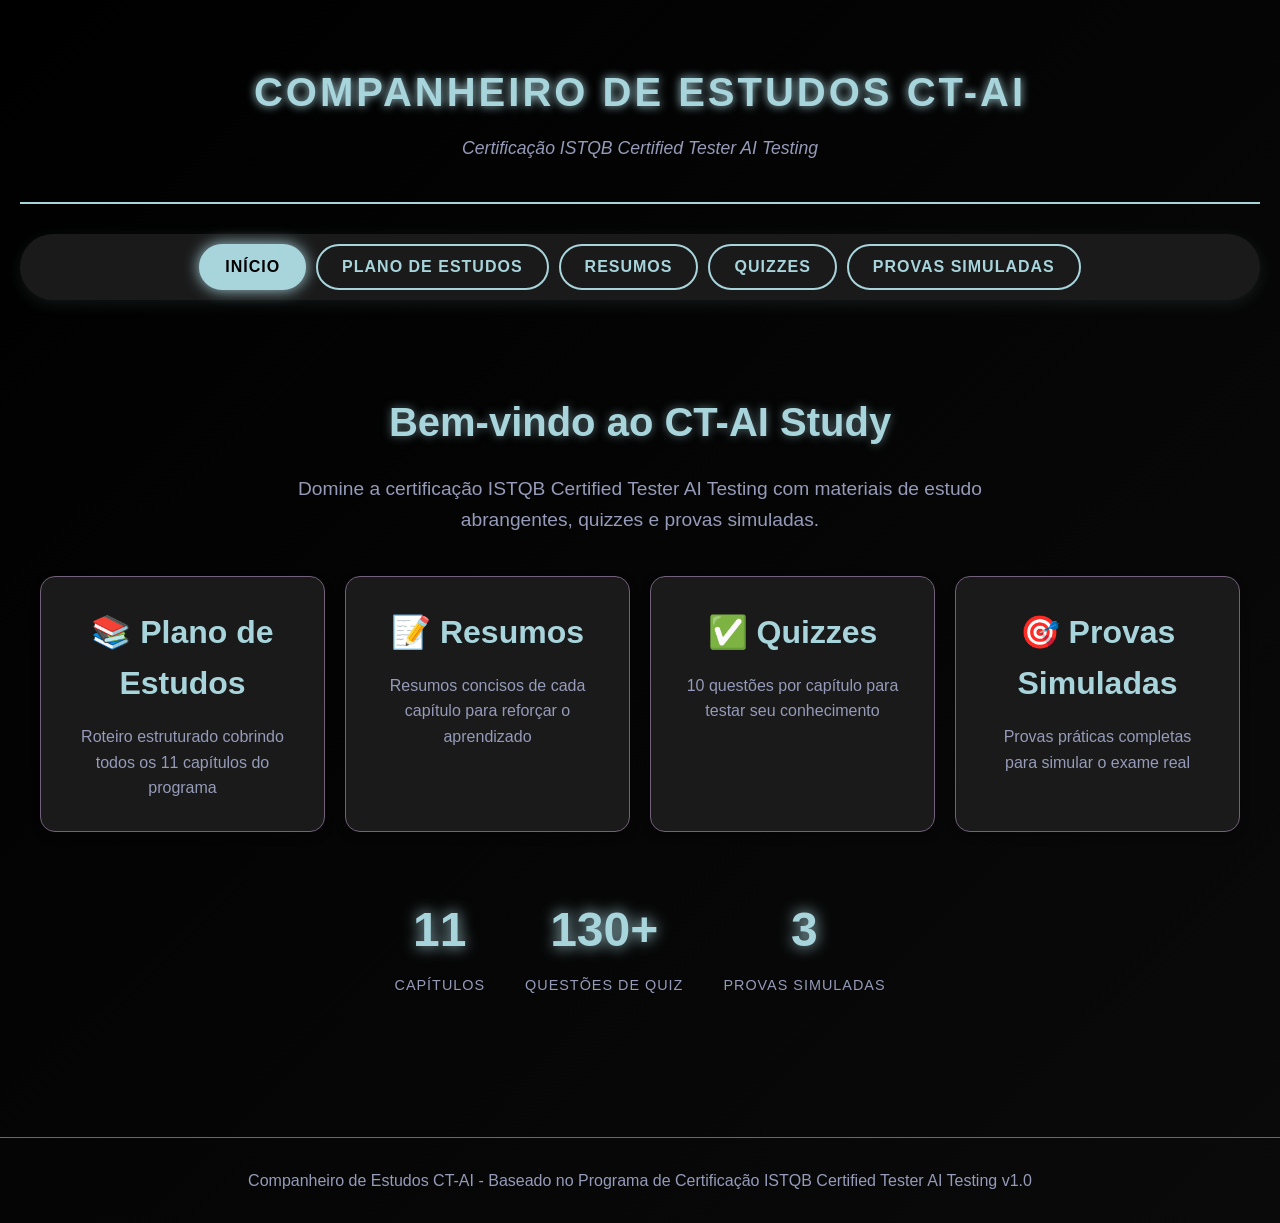
==== commit 93822faf: "Enhance app: expanded summaries, improved study plan, added more quiz questions" ====
--- a/index 1.html
+++ b/index 1.html
@@ -3,6 +3,8 @@
 <head>
     <meta charset="UTF-8">
     <meta name="viewport" content="width=device-width, initial-scale=1.0">
+    <link rel="manifest" href="manifest.json">
+    <meta name="theme-color" content="#4a90e2">
     <title>Companheiro de Estudos CT-AI - Certificação ISTQB</title>
     <link rel="stylesheet" href="styles.css">
 </head>
@@ -53,7 +55,7 @@
                             <span class="stat-label">Capítulos</span>
                         </div>
                         <div class="stat">
-                            <span class="stat-number">110</span>
+                            <span class="stat-number">130+</span>
                             <span class="stat-label">Questões de Quiz</span>
                         </div>
                         <div class="stat">
@@ -66,16 +68,55 @@
 
             <!-- Study Plan Section -->
             <section id="study-plan" class="section">
-                <h2>Plano de Estudos</h2>
-                <p class="section-intro">Siga este cronograma recomendado para dominar todos os tópicos da certificação CT-AI. Tempo total de estudo: mínimo de 25,1 horas.</p>
+                <h2>Plano de Estudos Aprimorado</h2>
+                <p class="section-intro">Cronograma estruturado com atividades práticas, recursos e dicas para dominar a certificação CT-AI. Tempo total estimado: 25-30 horas de estudo focado.</p>
+
+                <div class="study-plan-meta">
+                    <div class="meta-item">
+                        <h4>📅 Duração Total</h4>
+                        <p>2-3 semanas (estudando 2-3 horas/dia)</p>
+                    </div>
+                    <div class="meta-item">
+                        <h4>🎯 Método de Estudo</h4>
+                        <p>Teoria + Prática + Revisão + Quiz</p>
+                    </div>
+                    <div class="meta-item">
+                        <h4>📊 Acompanhamento</h4>
+                        <p>Marque progresso e revise pontos fracos</p>
+                    </div>
+                </div>
                 
                 <div class="study-timeline">
                     <div class="timeline-item">
                         <div class="timeline-marker">1</div>
                         <div class="timeline-content">
                             <h3>Capítulo 1: Introdução à IA</h3>
-                            <p class="duration">105 minutos</p>
-                            <p>Definição de IA, Efeito IA, IA-estreita/geral/super, sistemas convencionais vs sistemas baseados em IA, tecnologias de IA, frameworks de desenvolvimento, hardware, AIaaS, modelos pré-treinados, normas e regulamentos.</p>
+                            <p class="duration">105 minutos (1h 45min)</p>
+                            <p><strong>Tópicos:</strong> Definição de IA, Efeito IA, tipos de IA (estreita/geral/super), sistemas convencionais vs baseados em IA, tecnologias de IA, frameworks, hardware, AIaaS, modelos pré-treinados, normas.</p>
+                            
+                            <div class="study-activities">
+                                <h4>📖 Atividades Práticas:</h4>
+                                <ul>
+                                    <li>Identifique 3 sistemas que você usa diariamente - quais são IA vs convencionais?</li>
+                                    <li>Pesquise um framework de IA (ex: TensorFlow) e veja casos de uso</li>
+                                    <li>Assista a um vídeo curto sobre "O que é IA?" no YouTube</li>
+                                </ul>
+                                
+                                <h4>🔗 Recursos Recomendados:</h4>
+                                <ul>
+                                    <li>Documentação ISTQB CT-AI Capítulo 1</li>
+                                    <li>Artigo: "The Master Algorithm" (Pedro Domingos)</li>
+                                    <li>Site: machinelearningmastery.com</li>
+                                </ul>
+                                
+                                <h4>✅ Checklist de Domínio:</h4>
+                                <ul>
+                                    <li>□ Definição de IA memorizada</li>
+                                    <li>□ 3 tipos de IA compreendidos</li>
+                                    <li>□ Diferença IA vs convencional clara</li>
+                                    <li>□ Pelo menos 2 tecnologias de IA conhecidas</li>
+                                </ul>
+                            </div>
                         </div>
                     </div>
 
@@ -192,10 +233,100 @@
                     <details class="summary-item">
                         <summary>Capítulo 1: Introdução à IA</summary>
                         <div class="summary-content">
-                            <h3>Conceitos Chave:</h3>
-                            <ul>
-                                <li><strong>Definição de IA:</strong> A capacidade de um sistema projetado para adquirir, processar e aplicar conhecimentos e habilidades.</li>
-                                <li><strong>Efeito IA:</strong> À medida que as capacidades de IA avançam, tarefas anteriormente consideradas IA se tornam convencionais, mudando a definição de IA.</li>
+                            <h3>🎯 Objetivo do Capítulo:</h3>
+                            <p>Entender os fundamentos da IA e como ela difere de sistemas convencionais, preparando o terreno para discutir testes específicos de IA.</p>
+
+                            <h3>📚 Conceitos Chave Expandidos:</h3>
+                            <ul>
+                                <li><strong>Definição de IA:</strong> A capacidade de um sistema projetado para adquirir, processar e aplicar conhecimentos e habilidades. <em>Exemplo:</em> Um chatbot que aprende com conversas anteriores vs. um sistema de resposta pré-programado.</li>
+                                <li><strong>Efeito IA:</strong> À medida que as capacidades de IA avançam, tarefas anteriormente consideradas IA se tornam convencionais, mudando a definição de IA. <em>Exemplo:</em> Reconhecimento óptico de caracteres (OCR) era considerado IA avançada nos anos 80, hoje é rotina.</li>
+                                <li><strong>Tipos de IA:</strong>
+                                    <ul>
+                                        <li><strong>IA Estreita (ANI):</strong> Especializada em tarefas específicas (ex: filtros de spam, sistemas de jogos como AlphaGo, assistentes virtuais como Siri)</li>
+                                        <li><strong>IA Geral (AGI):</strong> Capacidades cognitivas amplas semelhantes às humanas (ainda não alcançada)</li>
+                                        <li><strong>IA Super (ASI):</strong> Excede capacidades humanas em todos os domínios</li>
+                                    </ul>
+                                </li>
+                                <li><strong>Sistemas Convencionais vs IA:</strong>
+                                    <ul>
+                                        <li><strong>Convencionais:</strong> Usam regras programadas (if-then-else), comportamento previsível, limitado à lógica do programador</li>
+                                        <li><strong>Baseados em IA:</strong> Aprendem padrões a partir de dados, comportamento adaptativo, podem surpreender o programador</li>
+                                    </ul>
+                                </li>
+                                <li><strong>Tecnologias de IA:</strong>
+                                    <ul>
+                                        <li><strong>Redes Neurais:</strong> Inspiradas no cérebro humano, usadas em visão computacional e NLP</li>
+                                        <li><strong>Machine Learning:</strong> Algoritmos que aprendem com dados (supervisionado, não supervisionado, por reforço)</li>
+                                        <li><strong>Modelos Bayesianos:</strong> Usam probabilidade para tomada de decisão</li>
+                                        <li><strong>Árvores de Decisão:</strong> Estruturas em forma de árvore para classificação</li>
+                                        <li><strong>Lógica Difusa:</strong> Lida com incerteza e imprecisão</li>
+                                        <li><strong>Algoritmos de Busca:</strong> Como A* para otimização</li>
+                                        <li><strong>Algoritmos Genéticos:</strong> Inspirados na evolução natural</li>
+                                    </ul>
+                                </li>
+                                <li><strong>Frameworks de Desenvolvimento:</strong>
+                                    <ul>
+                                        <li><strong>TensorFlow:</strong> Framework open-source do Google para ML</li>
+                                        <li><strong>PyTorch:</strong> Framework da Meta com foco em pesquisa</li>
+                                        <li><strong>Keras:</strong> API de alto nível para redes neurais</li>
+                                        <li><strong>Scikit-learn:</strong> Biblioteca Python para ML clássico</li>
+                                        <li><strong>IBM Watson Studio:</strong> Plataforma integrada para desenvolvimento de IA</li>
+                                        <li><strong>CNTK (Microsoft):</strong> Toolkit de Redes Neurais Cognitivas</li>
+                                    </ul>
+                                </li>
+                                <li><strong>Hardware para IA:</strong>
+                                    <ul>
+                                        <li><strong>GPUs:</strong> Processamento paralelo massivo (milhares de núcleos), superam CPUs para ML devido à arquitetura paralela</li>
+                                        <li><strong>TPUs:</strong> Tensor Processing Units do Google, otimizadas para operações de tensor</li>
+                                        <li><strong>ASICs:</strong> Circuitos integrados específicos para aplicações de IA</li>
+                                        <li><strong>Processadores Neuromórficos:</strong> Inspirados na estrutura do cérebro (ex: Loihi da Intel)</li>
+                                    </ul>
+                                </li>
+                                <li><strong>AIaaS (AI as a Service):</strong> Modelos ML acessíveis via web APIs. <em>Exemplos:</em>
+                                    <ul>
+                                        <li>IBM Watson: Serviços de NLP, visão, fala</li>
+                                        <li>Google Cloud AI: AutoML, Vision AI, Natural Language</li>
+                                        <li>Azure Cognitive Services: APIs para visão, fala, linguagem</li>
+                                    </ul>
+                                </li>
+                                <li><strong>Modelos Pré-treinados:</strong> Modelos treinados em grandes conjuntos de dados que podem ser refinados ou transferidos para novas tarefas (transfer learning). <em>Exemplos:</em> BERT para NLP, ResNet para visão computacional.</li>
+                                <li><strong>Riscos de Modelos Pré-treinados:</strong>
+                                    <ul>
+                                        <li>Falta de transparência sobre dados de treinamento</li>
+                                        <li>Viéses herdados dos dados originais</li>
+                                        <li>Vulnerabilidades conhecidas (ataques adversarial)</li>
+                                        <li>Similaridade insuficiente entre caso de uso original e novo</li>
+                                    </ul>
+                                </li>
+                                <li><strong>Normas e Regulamentos:</strong>
+                                    <ul>
+                                        <li><strong>ISO/IEC:</strong> Padrões internacionais para IA</li>
+                                        <li><strong>GDPR (Europa):</strong> Requisitos de precisão e transparência em dados pessoais</li>
+                                        <li><strong>Diretrizes IEEE:</strong> Ética em sistemas autônomos e robóticos</li>
+                                    </ul>
+                                </li>
+                            </ul>
+
+                            <h3>🧪 Relação com Testes:</h3>
+                            <p>Este capítulo estabelece a base para entender por que sistemas de IA precisam de abordagens de teste diferentes dos sistemas convencionais.</p>
+
+                            <h3>📝 Dicas de Estudo:</h3>
+                            <ul>
+                                <li>Memorize os 3 tipos de IA e exemplos de cada um</li>
+                                <li>Entenda a diferença fundamental: regras programadas vs. aprendizado de dados</li>
+                                <li>Pratique identificando se um sistema é "convencional" ou "baseado em IA"</li>
+                                <li>Questões comuns: "Qual tecnologia de IA seria mais apropriada para [cenário]?"</li>
+                            </ul>
+
+                            <h3>🔍 Questões de Revisão:</h3>
+                            <ul>
+                                <li>O que diferencia IA de automação convencional?</li>
+                                <li>Por que GPUs são importantes para IA?</li>
+                                <li>Quais são os riscos de usar modelos pré-treinados?</li>
+                                <li>Como o Efeito IA impacta a definição de IA?</li>
+                            </ul>
+                        </div>
+                    </details>
                                 <li><strong>Tipos de IA:</strong>
                                     <ul>
                                         <li>IA Estreita: Especializada em tarefas específicas (ex: filtros de spam, sistemas de jogos)</li>
